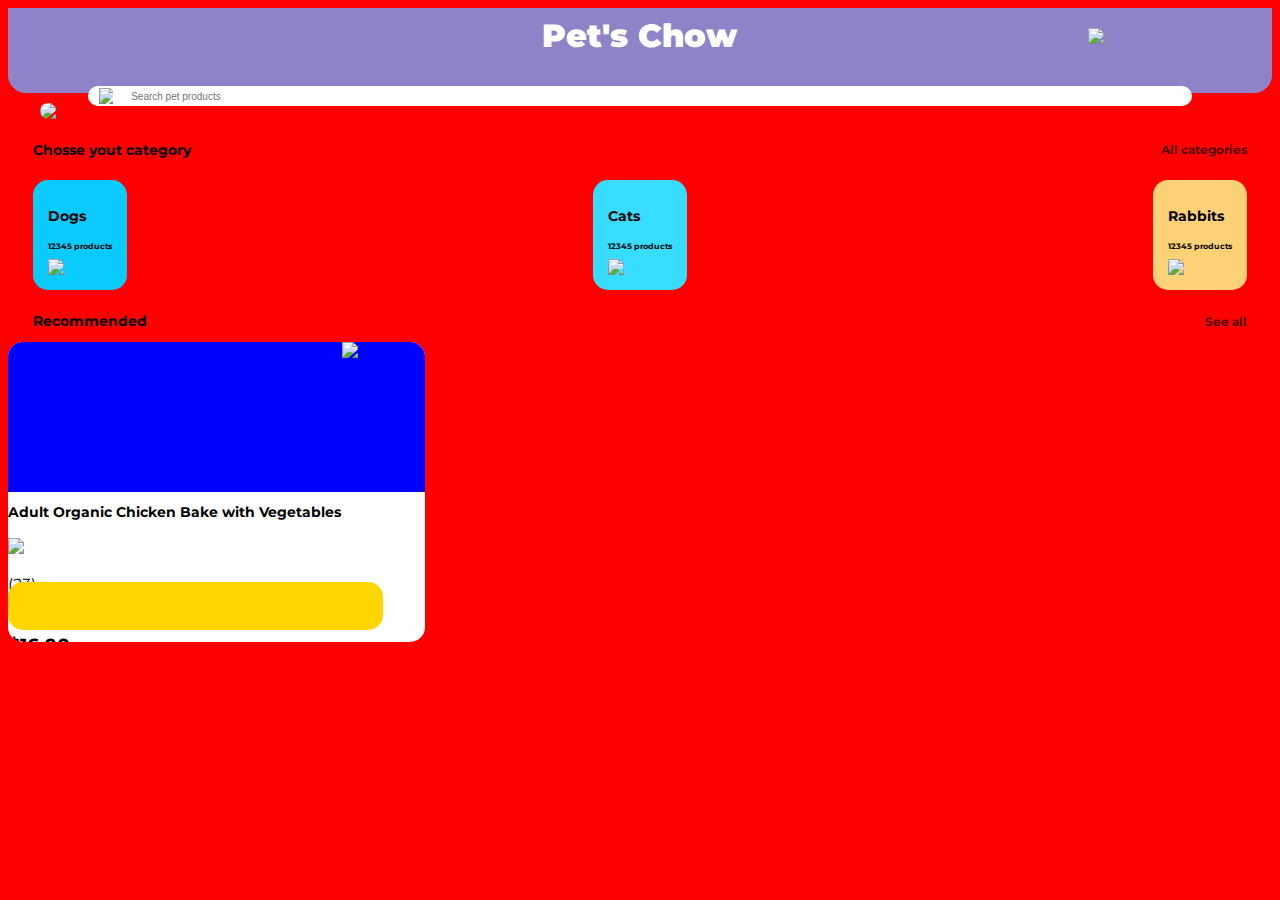
==== screens/home/index.html @ 0d40f423 "feat: add product screen" ====
<!DOCTYPE html>
<html lang="en">
<head>
    <meta charset="UTF-8">
    <meta http-equiv="X-UA-Compatible" content="IE=edge">
    <meta name="viewport" content="width=device-width, initial-scale=1.0">
    <link rel="stylesheet" href="style.css">
    <link rel="stylesheet" href="reset.css">
    <title>Pet's Chow</title>
</head>
<body>
    <header>
        <div class="header-title">
            <h1>Pet's Chow</h1>
            <img src="src/shopping-cart.svg">
        </div>

        <div class="header-search">
            <img src="https://super.so/icon/dark/search.svg">
            <input type="text" name="search" placeholder="Search pet products">
        </div>
    </header>

    <main>
        <section class="banner">
            <img src="src/banner1.png">
            
        </section>

        <section class="category">
            <div class="row-title">
                <h2 class="title">Chosse yout category</h2>
                <h3 class="subtitle"> All categories</h3>
            </div>
            
            <div class="category-card">
                <article class="card-dog">
                    <h2 class="title">Dogs</h2>
                    <h3 class="subtitle">  12345 products</h3>
                    <img src="src/dog.png">
                </article>
    
                <article class="card-cat">
                    <h2 class="title">Cats</h2>
                    <h3 class="subtitle"> 12345 products</h3>
                    <img src="src/cat.png">
    
                </article>
    
                <article class="card-rabbit">
                    <h2 class="title">Rabbits</h2>
                    <h3 class="subtitle"> 12345 products</h3>
                    <img src="src/rabbit.png">
                </article>
            </div>
            
        </section>

        <section class="recommended">

            <div class="row-title">
                <h2 class="title"> Recommended</h2>
                <h3 class="subtitle"> See all</h3>
            </div>

            <div class="recommended-card">
                <article class="recommended-product-card">
                    <div class="recommended-product-card-img"></div>
                    <!-- <img class="recommended-product-card-img" src="src/food1.png"> -->
                    <img class="recommended-product-card-like" src="src/heart.png">

                    <div class="recommended-product-info">
                        <h2 class="title recommended-product-title">Adult Organic Chicken Bake with Vegetables</h2>
                        <img class="recommended-product-classification" src="src/starts.png"><p> (23)</p>
                        <h3 class="subtitle recommended-product-price">$16.00</h3>
                    </div>
                   

                    <button class="recommended-product-button"> </button>
                    
                </article>
    


            </div>

            

            

        </section>

    </main>

    <footer>

    </footer>
    
</body>
</html>
---- screens/home/style.css ----
@import url('https://fonts.googleapis.com/css2?family=Montserrat:wght@200&display=swap');

:root{
    --purple: #8E82C9;
}

body{
    font-family: 'Montserrat', sans-serif;
    display: flex;
    flex-direction: column;
    gap: 10px;
}

header{
    display: flex;
    align-items: center;
    justify-content: center;
    flex-direction: column;
    gap: 10px;

    background-color: var(--purple);
    height: 85px;
    border-radius: 0 0 18px 18px;
}

.header-title{
    width: 87%;
    display: flex;
    align-items: center;
    justify-content: center;
}

.header-title h1{
    color: white;
    font-weight: 900;
}

.header-title img {
    width: 25px;
    position: fixed;
    left: 85%;
}

.header-search{
    background-color: white;
    display: flex;
    flex-direction: start;
    height: 19px;
    width: 87%;
    margin: 0;
    border-radius: 15px;
    gap: 16px;
    padding: 2px;

}

.header-search img{
    margin-left: 9px;
    width: 14px;
}

.header-search input{
    border: none;
    font-size: 10px;
}



main{
    display: flex;
    flex-direction: column;
    gap: 10px;
}


.banner{
    width: 100%;
    display: flex;
    align-items: center;
    justify-content: center;
}

.banner img{
    width: 95%;
    border-radius: 10px;
}


.category{
    display: flex;
    flex-direction: column;
    gap: 10px;
}


.category-card{
    display: flex;
    justify-content: space-between;
    gap: 10px;
    padding: 0 2%;
}

.category-card article {
    border-radius: 15px;
    display: flex;
    flex-direction: column;
    padding: 15px;
}

.category-card img{
    width: 90%;
}

.category-card .subtitle{
    font-size: 8px;
    margin-top: 5px;
}

.card-dog{
    background-color: #0BCBFE;
}

.card-cat{
    background-color: #37DCFF;
}


.card-rabbit{
    background-color: #FDD175;
}


.row-title{
    display: flex;
    align-items: center;
    justify-content: space-between;
    padding: 0 2%;
}

.title{
    font-size: 14px;
    font-weight: 9000;
}


.row-title .subtitle {
    font-size: 12px;
    opacity: 70%;
}

.recommended{
    width: 100%;
    height: 500px;
}

.recommended-card{
    height: 100%;
    width: 100%;
}

.recommended-product-card{
    width: 33%;
    height: 60%;

    background-color: #FFFFFF;
    border-radius: 15px;
    overflow: hidden;

    display: grid;
    grid-template-columns: 80% 20%;
    grid-template-rows: 50% 30% 20%;
}

.recommended-product-card-img{
    grid-column-start: 1;
    grid-column-end: 3;
    grid-row-start: 1;
    width: 100%;
    background-image: url('src/food1.png');
    background-size: cover;
    background-position: center;
    background-color: blue;
}

.recommended-product-card-like{
    grid-column-start: 2;
    width: 25px;
    grid-row-start: 1;
}
.recommended-product-info{
    grid-column-start: 1;
    grid-row-start: 2;
    grid-column-end: 3;

    display: flex;
    flex-direction: column;
    gap: 5px;
}
.recommended-product-title{
    
} 

.recommended-product-classification{
    
    width: 50%;
}

.recommended-product-price{
   
}

.recommended-product-button{
    grid-column-start: 1;
    grid-row-start: 3;
    grid-column-end: 3;

    width: 90%;
    height: 80%;
    background-color: #FFD600;
    border: none;
    border-radius: 15px;

}


/** Desktop Layout**/
@media (min-width: 768px){
  body{
    background-color: red;
  }
}
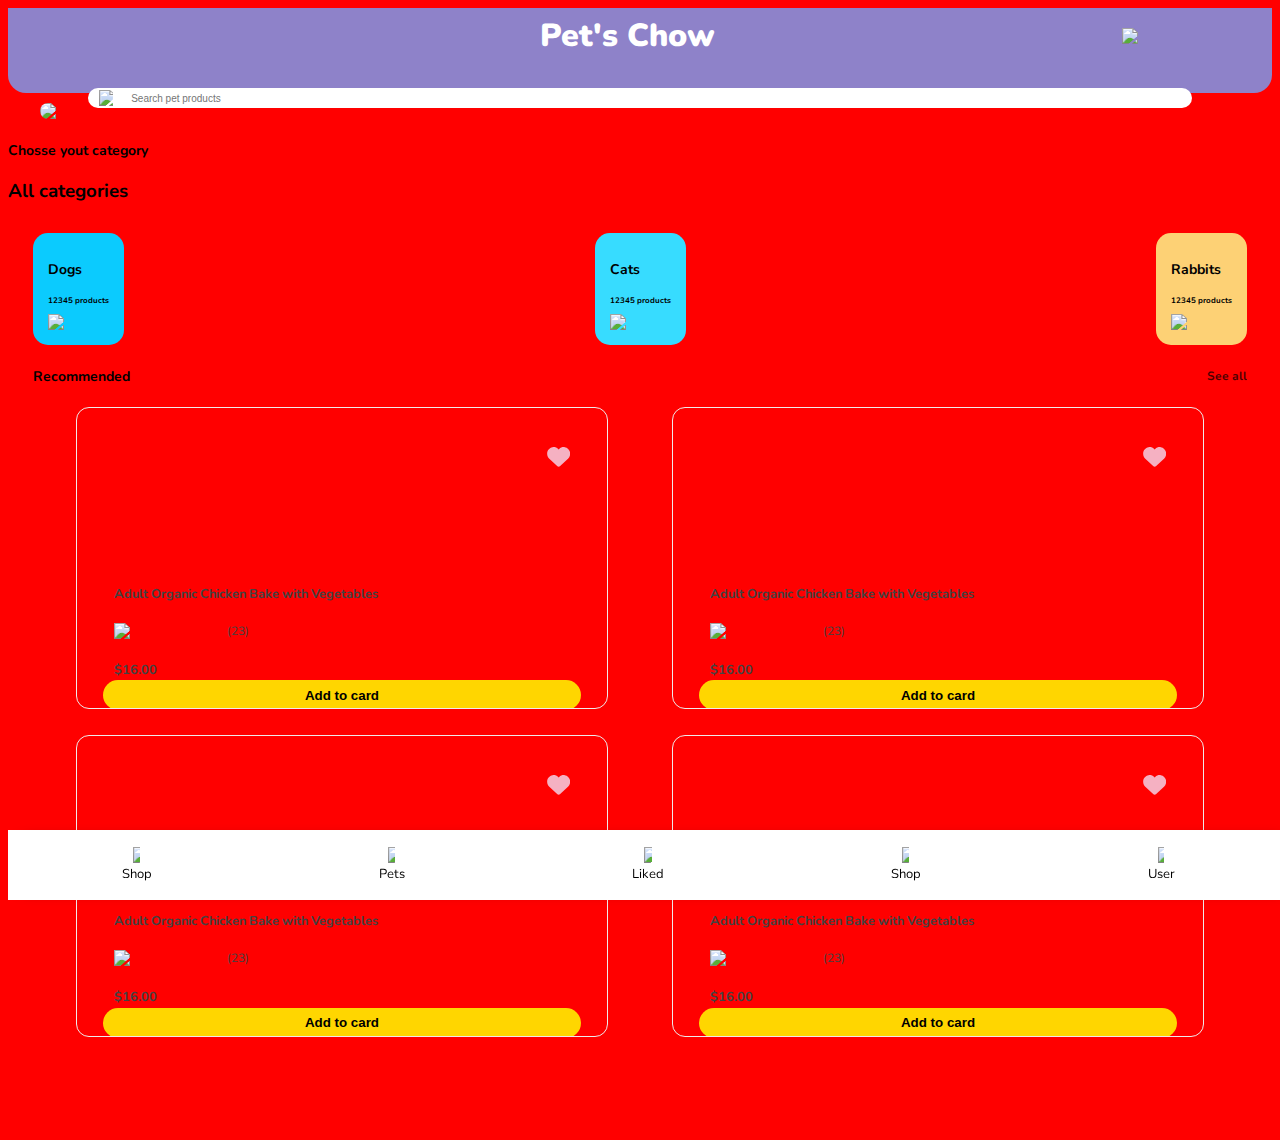
==== commit daedb940: "Merge remote-tracking branch 'origin/product-screen' into screen1" ====
--- a/screens/home/index.html
+++ b/screens/home/index.html
@@ -58,35 +58,86 @@
 
         <section class="recommended">
 
-            <div class="row-title">
+            <div class="recommended-title">
                 <h2 class="title"> Recommended</h2>
                 <h3 class="subtitle"> See all</h3>
             </div>
 
             <div class="recommended-card">
+
                 <article class="recommended-product-card">
-                    <div class="recommended-product-card-img"></div>
-                    <!-- <img class="recommended-product-card-img" src="src/food1.png"> -->
-                    <img class="recommended-product-card-like" src="src/heart.png">
-
-                    <div class="recommended-product-info">
+                    
+                    <div class="recommended-product-card-header img-food-1">
+                        <svg xmlns="http://www.w3.org/2000/svg" viewBox="0 0 512 512"><!--! Font Awesome Pro 6.3.0 by @fontawesome - https://fontawesome.com License - https://fontawesome.com/license (Commercial License) Copyright 2023 Fonticons, Inc. --><path d="M47.6 300.4L228.3 469.1c7.5 7 17.4 10.9 27.7 10.9s20.2-3.9 27.7-10.9L464.4 300.4c30.4-28.3 47.6-68 47.6-109.5v-5.8c0-69.9-50.5-129.5-119.4-141C347 36.5 300.6 51.4 268 84L256 96 244 84c-32.6-32.6-79-47.5-124.6-39.9C50.5 55.6 0 115.2 0 185.1v5.8c0 41.5 17.2 81.2 47.6 109.5z"/></svg>           
+                    </div>
+                       
+                    <div class="recommended-product-card-info">
                         <h2 class="title recommended-product-title">Adult Organic Chicken Bake with Vegetables</h2>
-                        <img class="recommended-product-classification" src="src/starts.png"><p> (23)</p>
-                        <h3 class="subtitle recommended-product-price">$16.00</h3>
+                        <div class="recommended-product-card-classification" >
+                            <img src="src/starts.png">
+                            <p> (23)</p> 
+                        </div>
+                        <h3 class="subtitle recommended-product-card-price">$16.00</h3>
                     </div>
-                   
-
-                    <button class="recommended-product-button"> </button>
+                    <button class="recommended-product-card-button">Add to card </button>
                     
                 </article>
-    
 
+                <article class="recommended-product-card">
+                    
+                    <div class="recommended-product-card-header img-food-2">
+                        <svg xmlns="http://www.w3.org/2000/svg" viewBox="0 0 512 512"><!--! Font Awesome Pro 6.3.0 by @fontawesome - https://fontawesome.com License - https://fontawesome.com/license (Commercial License) Copyright 2023 Fonticons, Inc. --><path d="M47.6 300.4L228.3 469.1c7.5 7 17.4 10.9 27.7 10.9s20.2-3.9 27.7-10.9L464.4 300.4c30.4-28.3 47.6-68 47.6-109.5v-5.8c0-69.9-50.5-129.5-119.4-141C347 36.5 300.6 51.4 268 84L256 96 244 84c-32.6-32.6-79-47.5-124.6-39.9C50.5 55.6 0 115.2 0 185.1v5.8c0 41.5 17.2 81.2 47.6 109.5z"/></svg>           
+                    </div>
+                       
+                    <div class="recommended-product-card-info">
+                        <h2 class="title recommended-product-title">Adult Organic Chicken Bake with Vegetables</h2>
+                        <div class="recommended-product-card-classification" >
+                            <img src="src/starts.png">
+                            <p> (23)</p> 
+                        </div>
+                        <h3 class="subtitle recommended-product-card-price">$16.00</h3>
+                    </div>
+                    <button class="recommended-product-card-button">Add to card </button>
+                    
+                </article>
+
+                <article class="recommended-product-card">
+                    
+                    <div class="recommended-product-card-header img-food-3">
+                        <svg xmlns="http://www.w3.org/2000/svg" viewBox="0 0 512 512"><!--! Font Awesome Pro 6.3.0 by @fontawesome - https://fontawesome.com License - https://fontawesome.com/license (Commercial License) Copyright 2023 Fonticons, Inc. --><path d="M47.6 300.4L228.3 469.1c7.5 7 17.4 10.9 27.7 10.9s20.2-3.9 27.7-10.9L464.4 300.4c30.4-28.3 47.6-68 47.6-109.5v-5.8c0-69.9-50.5-129.5-119.4-141C347 36.5 300.6 51.4 268 84L256 96 244 84c-32.6-32.6-79-47.5-124.6-39.9C50.5 55.6 0 115.2 0 185.1v5.8c0 41.5 17.2 81.2 47.6 109.5z"/></svg>           
+                    </div>
+                       
+                    <div class="recommended-product-card-info">
+                        <h2 class="title recommended-product-title">Adult Organic Chicken Bake with Vegetables</h2>
+                        <div class="recommended-product-card-classification" >
+                            <img src="src/starts.png">
+                            <p> (23)</p> 
+                        </div>
+                        <h3 class="subtitle recommended-product-card-price">$16.00</h3>
+                    </div>
+                    <button class="recommended-product-card-button">Add to card </button>
+                    
+                </article>
+
+                <article class="recommended-product-card">
+                    
+                    <div class="recommended-product-card-header img-food-4">
+                        <svg xmlns="http://www.w3.org/2000/svg" viewBox="0 0 512 512"><!--! Font Awesome Pro 6.3.0 by @fontawesome - https://fontawesome.com License - https://fontawesome.com/license (Commercial License) Copyright 2023 Fonticons, Inc. --><path d="M47.6 300.4L228.3 469.1c7.5 7 17.4 10.9 27.7 10.9s20.2-3.9 27.7-10.9L464.4 300.4c30.4-28.3 47.6-68 47.6-109.5v-5.8c0-69.9-50.5-129.5-119.4-141C347 36.5 300.6 51.4 268 84L256 96 244 84c-32.6-32.6-79-47.5-124.6-39.9C50.5 55.6 0 115.2 0 185.1v5.8c0 41.5 17.2 81.2 47.6 109.5z"/></svg>           
+                    </div>
+                       
+                    <div class="recommended-product-card-info">
+                        <h2 class="title recommended-product-title">Adult Organic Chicken Bake with Vegetables</h2>
+                        <div class="recommended-product-card-classification" >
+                            <img src="src/starts.png">
+                            <p> (23)</p> 
+                        </div>
+                        <h3 class="subtitle recommended-product-card-price">$16.00</h3>
+                    </div>
+                    <button class="recommended-product-card-button">Add to card </button>
+                    
+                </article>
 
             </div>
-
-            
-
-            
 
         </section>
 
@@ -94,6 +145,29 @@
 
     <footer>
 
+        <div class="footer-icon"> <img src="src/home.png">Shop </div> 
+
+        <div  class="footer-icon">
+            <img src="src/paw.png"> Pets
+        </div>
+
+        <div  class="footer-icon">
+            <img src="src/heart-icon.png"> Liked
+        </div  class="footer-icon">
+        
+        <div  class="footer-icon">
+            <img src="src/shopping-bag.png"> Shop
+        </div>
+
+        
+        <div  class="footer-icon">
+            <img src="src/user.png"> User
+        </div>
+        
+       
+
+
+
     </footer>
     
 </body>
--- a/screens/home/style.css
+++ b/screens/home/style.css
@@ -1,13 +1,13 @@
-@import url('https://fonts.googleapis.com/css2?family=Montserrat:wght@200&display=swap');
+@import url('https://fonts.googleapis.com/css2?family=Nunito:wght@200;400;500;600;700;800;900;1000&display=swap');
 
 :root{
     --purple: #8E82C9;
 }
 
 body{
-    font-family: 'Montserrat', sans-serif;
-    display: flex;
-    flex-direction: column;
+    font-family: 'Nunito', sans-serif;
+    flex-direction: column;
+    display: flex;
     gap: 10px;
 }
 
@@ -33,12 +33,13 @@
 .header-title h1{
     color: white;
     font-weight: 900;
+    text-align: center;
+    width: 90%;
 }
 
 .header-title img {
     width: 25px;
-    position: fixed;
-    left: 85%;
+
 }
 
 .header-search{
@@ -51,7 +52,6 @@
     border-radius: 15px;
     gap: 16px;
     padding: 2px;
-
 }
 
 .header-search img{
@@ -70,6 +70,8 @@
     display: flex;
     flex-direction: column;
     gap: 10px;
+    height: 100%;
+    width: 100%;
 }
 
 
@@ -130,7 +132,7 @@
 }
 
 
-.row-title{
+.recommended-title{
     display: flex;
     align-items: center;
     justify-content: space-between;
@@ -143,85 +145,146 @@
 }
 
 
-.row-title .subtitle {
+.recommended-title .subtitle {
     font-size: 12px;
     opacity: 70%;
 }
 
 .recommended{
     width: 100%;
-    height: 500px;
+    height: 100%;
+    display: flex;
+    flex-direction: column;
+    gap: 10px;
+    margin-bottom: 70px;
 }
 
 .recommended-card{
-    height: 100%;
-    width: 100%;
+    display: flex;
+    flex-wrap: wrap;
+    align-items: center;
+    justify-content: center;
+    gap: 5%;
 }
 
 .recommended-product-card{
-    width: 33%;
-    height: 60%;
-
-    background-color: #FFFFFF;
-    border-radius: 15px;
+    width: 42%;
+    height: 300px;
+    border-radius: 13px;
     overflow: hidden;
-
-    display: grid;
-    grid-template-columns: 80% 20%;
-    grid-template-rows: 50% 30% 20%;
-}
-
-.recommended-product-card-img{
-    grid-column-start: 1;
-    grid-column-end: 3;
-    grid-row-start: 1;
-    width: 100%;
-    background-image: url('src/food1.png');
+    border: solid 0.5px rgb(240, 234, 234);
+    margin-bottom: 2%;
+
+    color: rgb(68, 66, 66);
+}
+
+.recommended-product-card-header{
+   
+    width: 100%;
+    height: 50%;
     background-size: cover;
     background-position: center;
-    background-color: blue;
-}
-
-.recommended-product-card-like{
-    grid-column-start: 2;
-    width: 25px;
-    grid-row-start: 1;
-}
-.recommended-product-info{
-    grid-column-start: 1;
-    grid-row-start: 2;
-    grid-column-end: 3;
-
-    display: flex;
-    flex-direction: column;
-    gap: 5px;
-}
+    display: flex;
+
+    justify-content: flex-end;
+    align-items: flex-start;
+}
+
+.recommended-product-card-header svg{
+    fill : #f5b1c2;
+    width: 10%;
+    padding: 7%;
+    max-width: 23px;
+}
+
+.recommended-product-card-info{
+    padding: 3% 7%;
+    height: 30%;
+    display: flex;
+    flex-direction: column;
+    gap: 5%;
+}
+
 .recommended-product-title{
-    
-} 
-
-.recommended-product-classification{
-    
-    width: 50%;
-}
-
-.recommended-product-price{
-   
-}
-
-.recommended-product-button{
+    font-size: 80%;
+}
+.recommended-product-card-classification{
+    display: flex;
+    flex-direction: row;
+    align-items: center;
+
+    gap: 10px;
+    width: 100%;
+    height: 28%;
+}
+.recommended-product-card-classification img{
+    width: 70%;
+    max-width: 103px;    
+}
+
+.recommended-product-card-classification p{
+    font-size: 12px;
+}
+
+.recommended-product-card-price{
+    font-size: 13px;
+}
+
+.recommended-product-card-button{
     grid-column-start: 1;
     grid-row-start: 3;
     grid-column-end: 3;
 
     width: 90%;
-    height: 80%;
+    height: 10%;
     background-color: #FFD600;
     border: none;
     border-radius: 15px;
-
-}
-
+    margin-left: 5%;
+    font-weight: 700;
+}
+
+.img-food-1{
+    background-image: url('src/food1.png');
+}
+
+.img-food-2{
+    background-image: url('src/food2.png');
+}
+.img-food-3{
+    background-image: url('src/food3.png');
+}
+
+.img-food-4{
+    background-image: url('src/food4.png');
+}
+
+footer{
+    width: 100%;
+    height: 70px;
+    background-color: #fff;
+
+    box-shadow: 4px 0px 15px -12px rgba(0,0,0,0.75);
+    position: fixed;
+    bottom: 0;
+    display: flex;
+    justify-content: space-around;
+    flex-direction: row;
+    align-items: center;
+}
+
+.footer-icon{
+    justify-content: center;
+    align-items: center;
+    display: flex;
+    flex-direction: column;
+    font-size: 13px;
+    gap: 2px;
+
+}
+.footer-icon img {
+    width: 25%;
+}
 
 /** Desktop Layout**/
 @media (min-width: 768px){
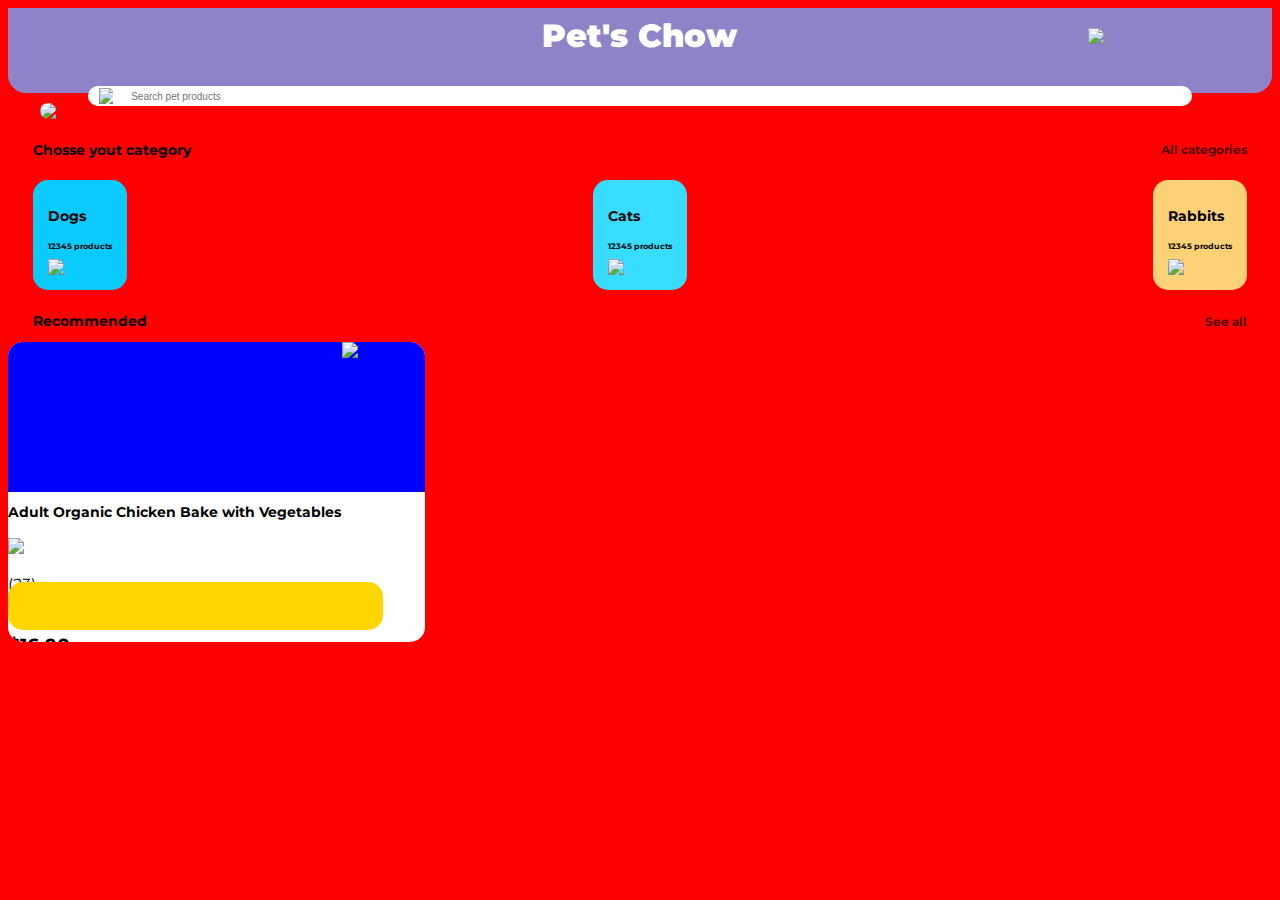
==== commit 5cc3e328: "Merge pull request #4 from DaianedaSilva/product-screen" ====
--- a/screens/home/index.html
+++ b/screens/home/index.html
@@ -58,86 +58,35 @@
 
         <section class="recommended">
 
-            <div class="recommended-title">
+            <div class="row-title">
                 <h2 class="title"> Recommended</h2>
                 <h3 class="subtitle"> See all</h3>
             </div>
 
             <div class="recommended-card">
+                <article class="recommended-product-card">
+                    <div class="recommended-product-card-img"></div>
+                    <!-- <img class="recommended-product-card-img" src="src/food1.png"> -->
+                    <img class="recommended-product-card-like" src="src/heart.png">
 
-                <article class="recommended-product-card">
-                    
-                    <div class="recommended-product-card-header img-food-1">
-                        <svg xmlns="http://www.w3.org/2000/svg" viewBox="0 0 512 512"><!--! Font Awesome Pro 6.3.0 by @fontawesome - https://fontawesome.com License - https://fontawesome.com/license (Commercial License) Copyright 2023 Fonticons, Inc. --><path d="M47.6 300.4L228.3 469.1c7.5 7 17.4 10.9 27.7 10.9s20.2-3.9 27.7-10.9L464.4 300.4c30.4-28.3 47.6-68 47.6-109.5v-5.8c0-69.9-50.5-129.5-119.4-141C347 36.5 300.6 51.4 268 84L256 96 244 84c-32.6-32.6-79-47.5-124.6-39.9C50.5 55.6 0 115.2 0 185.1v5.8c0 41.5 17.2 81.2 47.6 109.5z"/></svg>           
+                    <div class="recommended-product-info">
+                        <h2 class="title recommended-product-title">Adult Organic Chicken Bake with Vegetables</h2>
+                        <img class="recommended-product-classification" src="src/starts.png"><p> (23)</p>
+                        <h3 class="subtitle recommended-product-price">$16.00</h3>
                     </div>
-                       
-                    <div class="recommended-product-card-info">
-                        <h2 class="title recommended-product-title">Adult Organic Chicken Bake with Vegetables</h2>
-                        <div class="recommended-product-card-classification" >
-                            <img src="src/starts.png">
-                            <p> (23)</p> 
-                        </div>
-                        <h3 class="subtitle recommended-product-card-price">$16.00</h3>
-                    </div>
-                    <button class="recommended-product-card-button">Add to card </button>
+                   
+
+                    <button class="recommended-product-button"> </button>
                     
                 </article>
+    
 
-                <article class="recommended-product-card">
-                    
-                    <div class="recommended-product-card-header img-food-2">
-                        <svg xmlns="http://www.w3.org/2000/svg" viewBox="0 0 512 512"><!--! Font Awesome Pro 6.3.0 by @fontawesome - https://fontawesome.com License - https://fontawesome.com/license (Commercial License) Copyright 2023 Fonticons, Inc. --><path d="M47.6 300.4L228.3 469.1c7.5 7 17.4 10.9 27.7 10.9s20.2-3.9 27.7-10.9L464.4 300.4c30.4-28.3 47.6-68 47.6-109.5v-5.8c0-69.9-50.5-129.5-119.4-141C347 36.5 300.6 51.4 268 84L256 96 244 84c-32.6-32.6-79-47.5-124.6-39.9C50.5 55.6 0 115.2 0 185.1v5.8c0 41.5 17.2 81.2 47.6 109.5z"/></svg>           
-                    </div>
-                       
-                    <div class="recommended-product-card-info">
-                        <h2 class="title recommended-product-title">Adult Organic Chicken Bake with Vegetables</h2>
-                        <div class="recommended-product-card-classification" >
-                            <img src="src/starts.png">
-                            <p> (23)</p> 
-                        </div>
-                        <h3 class="subtitle recommended-product-card-price">$16.00</h3>
-                    </div>
-                    <button class="recommended-product-card-button">Add to card </button>
-                    
-                </article>
-
-                <article class="recommended-product-card">
-                    
-                    <div class="recommended-product-card-header img-food-3">
-                        <svg xmlns="http://www.w3.org/2000/svg" viewBox="0 0 512 512"><!--! Font Awesome Pro 6.3.0 by @fontawesome - https://fontawesome.com License - https://fontawesome.com/license (Commercial License) Copyright 2023 Fonticons, Inc. --><path d="M47.6 300.4L228.3 469.1c7.5 7 17.4 10.9 27.7 10.9s20.2-3.9 27.7-10.9L464.4 300.4c30.4-28.3 47.6-68 47.6-109.5v-5.8c0-69.9-50.5-129.5-119.4-141C347 36.5 300.6 51.4 268 84L256 96 244 84c-32.6-32.6-79-47.5-124.6-39.9C50.5 55.6 0 115.2 0 185.1v5.8c0 41.5 17.2 81.2 47.6 109.5z"/></svg>           
-                    </div>
-                       
-                    <div class="recommended-product-card-info">
-                        <h2 class="title recommended-product-title">Adult Organic Chicken Bake with Vegetables</h2>
-                        <div class="recommended-product-card-classification" >
-                            <img src="src/starts.png">
-                            <p> (23)</p> 
-                        </div>
-                        <h3 class="subtitle recommended-product-card-price">$16.00</h3>
-                    </div>
-                    <button class="recommended-product-card-button">Add to card </button>
-                    
-                </article>
-
-                <article class="recommended-product-card">
-                    
-                    <div class="recommended-product-card-header img-food-4">
-                        <svg xmlns="http://www.w3.org/2000/svg" viewBox="0 0 512 512"><!--! Font Awesome Pro 6.3.0 by @fontawesome - https://fontawesome.com License - https://fontawesome.com/license (Commercial License) Copyright 2023 Fonticons, Inc. --><path d="M47.6 300.4L228.3 469.1c7.5 7 17.4 10.9 27.7 10.9s20.2-3.9 27.7-10.9L464.4 300.4c30.4-28.3 47.6-68 47.6-109.5v-5.8c0-69.9-50.5-129.5-119.4-141C347 36.5 300.6 51.4 268 84L256 96 244 84c-32.6-32.6-79-47.5-124.6-39.9C50.5 55.6 0 115.2 0 185.1v5.8c0 41.5 17.2 81.2 47.6 109.5z"/></svg>           
-                    </div>
-                       
-                    <div class="recommended-product-card-info">
-                        <h2 class="title recommended-product-title">Adult Organic Chicken Bake with Vegetables</h2>
-                        <div class="recommended-product-card-classification" >
-                            <img src="src/starts.png">
-                            <p> (23)</p> 
-                        </div>
-                        <h3 class="subtitle recommended-product-card-price">$16.00</h3>
-                    </div>
-                    <button class="recommended-product-card-button">Add to card </button>
-                    
-                </article>
 
             </div>
+
+            
+
+            
 
         </section>
 
@@ -145,29 +94,6 @@
 
     <footer>
 
-        <div class="footer-icon"> <img src="src/home.png">Shop </div> 
-
-        <div  class="footer-icon">
-            <img src="src/paw.png"> Pets
-        </div>
-
-        <div  class="footer-icon">
-            <img src="src/heart-icon.png"> Liked
-        </div  class="footer-icon">
-        
-        <div  class="footer-icon">
-            <img src="src/shopping-bag.png"> Shop
-        </div>
-
-        
-        <div  class="footer-icon">
-            <img src="src/user.png"> User
-        </div>
-        
-       
-
-
-
     </footer>
     
 </body>
--- a/screens/home/style.css
+++ b/screens/home/style.css
@@ -1,13 +1,13 @@
-@import url('https://fonts.googleapis.com/css2?family=Nunito:wght@200;400;500;600;700;800;900;1000&display=swap');
+@import url('https://fonts.googleapis.com/css2?family=Montserrat:wght@200&display=swap');
 
 :root{
     --purple: #8E82C9;
 }
 
 body{
-    font-family: 'Nunito', sans-serif;
-    flex-direction: column;
-    display: flex;
+    font-family: 'Montserrat', sans-serif;
+    display: flex;
+    flex-direction: column;
     gap: 10px;
 }
 
@@ -33,13 +33,12 @@
 .header-title h1{
     color: white;
     font-weight: 900;
-    text-align: center;
-    width: 90%;
 }
 
 .header-title img {
     width: 25px;
-
+    position: fixed;
+    left: 85%;
 }
 
 .header-search{
@@ -52,6 +51,7 @@
     border-radius: 15px;
     gap: 16px;
     padding: 2px;
+
 }
 
 .header-search img{
@@ -70,8 +70,6 @@
     display: flex;
     flex-direction: column;
     gap: 10px;
-    height: 100%;
-    width: 100%;
 }
 
 
@@ -132,7 +130,7 @@
 }
 
 
-.recommended-title{
+.row-title{
     display: flex;
     align-items: center;
     justify-content: space-between;
@@ -145,146 +143,85 @@
 }
 
 
-.recommended-title .subtitle {
+.row-title .subtitle {
     font-size: 12px;
     opacity: 70%;
 }
 
 .recommended{
     width: 100%;
+    height: 500px;
+}
+
+.recommended-card{
     height: 100%;
-    display: flex;
-    flex-direction: column;
-    gap: 10px;
-    margin-bottom: 70px;
-}
-
-.recommended-card{
-    display: flex;
-    flex-wrap: wrap;
-    align-items: center;
-    justify-content: center;
-    gap: 5%;
+    width: 100%;
 }
 
 .recommended-product-card{
-    width: 42%;
-    height: 300px;
-    border-radius: 13px;
+    width: 33%;
+    height: 60%;
+
+    background-color: #FFFFFF;
+    border-radius: 15px;
     overflow: hidden;
-    border: solid 0.5px rgb(240, 234, 234);
-    margin-bottom: 2%;
-
-    color: rgb(68, 66, 66);
-}
-
-.recommended-product-card-header{
-   
-    width: 100%;
-    height: 50%;
+
+    display: grid;
+    grid-template-columns: 80% 20%;
+    grid-template-rows: 50% 30% 20%;
+}
+
+.recommended-product-card-img{
+    grid-column-start: 1;
+    grid-column-end: 3;
+    grid-row-start: 1;
+    width: 100%;
+    background-image: url('src/food1.png');
     background-size: cover;
     background-position: center;
-    display: flex;
-
-    justify-content: flex-end;
-    align-items: flex-start;
-}
-
-.recommended-product-card-header svg{
-    fill : #f5b1c2;
-    width: 10%;
-    padding: 7%;
-    max-width: 23px;
-}
-
-.recommended-product-card-info{
-    padding: 3% 7%;
-    height: 30%;
-    display: flex;
-    flex-direction: column;
-    gap: 5%;
-}
-
+    background-color: blue;
+}
+
+.recommended-product-card-like{
+    grid-column-start: 2;
+    width: 25px;
+    grid-row-start: 1;
+}
+.recommended-product-info{
+    grid-column-start: 1;
+    grid-row-start: 2;
+    grid-column-end: 3;
+
+    display: flex;
+    flex-direction: column;
+    gap: 5px;
+}
 .recommended-product-title{
-    font-size: 80%;
-}
-.recommended-product-card-classification{
-    display: flex;
-    flex-direction: row;
-    align-items: center;
-
-    gap: 10px;
-    width: 100%;
-    height: 28%;
-}
-.recommended-product-card-classification img{
-    width: 70%;
-    max-width: 103px;    
-}
-
-.recommended-product-card-classification p{
-    font-size: 12px;
-}
-
-.recommended-product-card-price{
-    font-size: 13px;
-}
-
-.recommended-product-card-button{
+    
+} 
+
+.recommended-product-classification{
+    
+    width: 50%;
+}
+
+.recommended-product-price{
+   
+}
+
+.recommended-product-button{
     grid-column-start: 1;
     grid-row-start: 3;
     grid-column-end: 3;
 
     width: 90%;
-    height: 10%;
+    height: 80%;
     background-color: #FFD600;
     border: none;
     border-radius: 15px;
-    margin-left: 5%;
-    font-weight: 700;
-}
-
-.img-food-1{
-    background-image: url('src/food1.png');
-}
-
-.img-food-2{
-    background-image: url('src/food2.png');
-}
-.img-food-3{
-    background-image: url('src/food3.png');
-}
-
-.img-food-4{
-    background-image: url('src/food4.png');
-}
-
-footer{
-    width: 100%;
-    height: 70px;
-    background-color: #fff;
-
-    box-shadow: 4px 0px 15px -12px rgba(0,0,0,0.75);
-    position: fixed;
-    bottom: 0;
-    display: flex;
-    justify-content: space-around;
-    flex-direction: row;
-    align-items: center;
-}
-
-.footer-icon{
-    justify-content: center;
-    align-items: center;
-    display: flex;
-    flex-direction: column;
-    font-size: 13px;
-    gap: 2px;
-
-}
-.footer-icon img {
-    width: 25%;
-}
+
+}
+
 
 /** Desktop Layout**/
 @media (min-width: 768px){
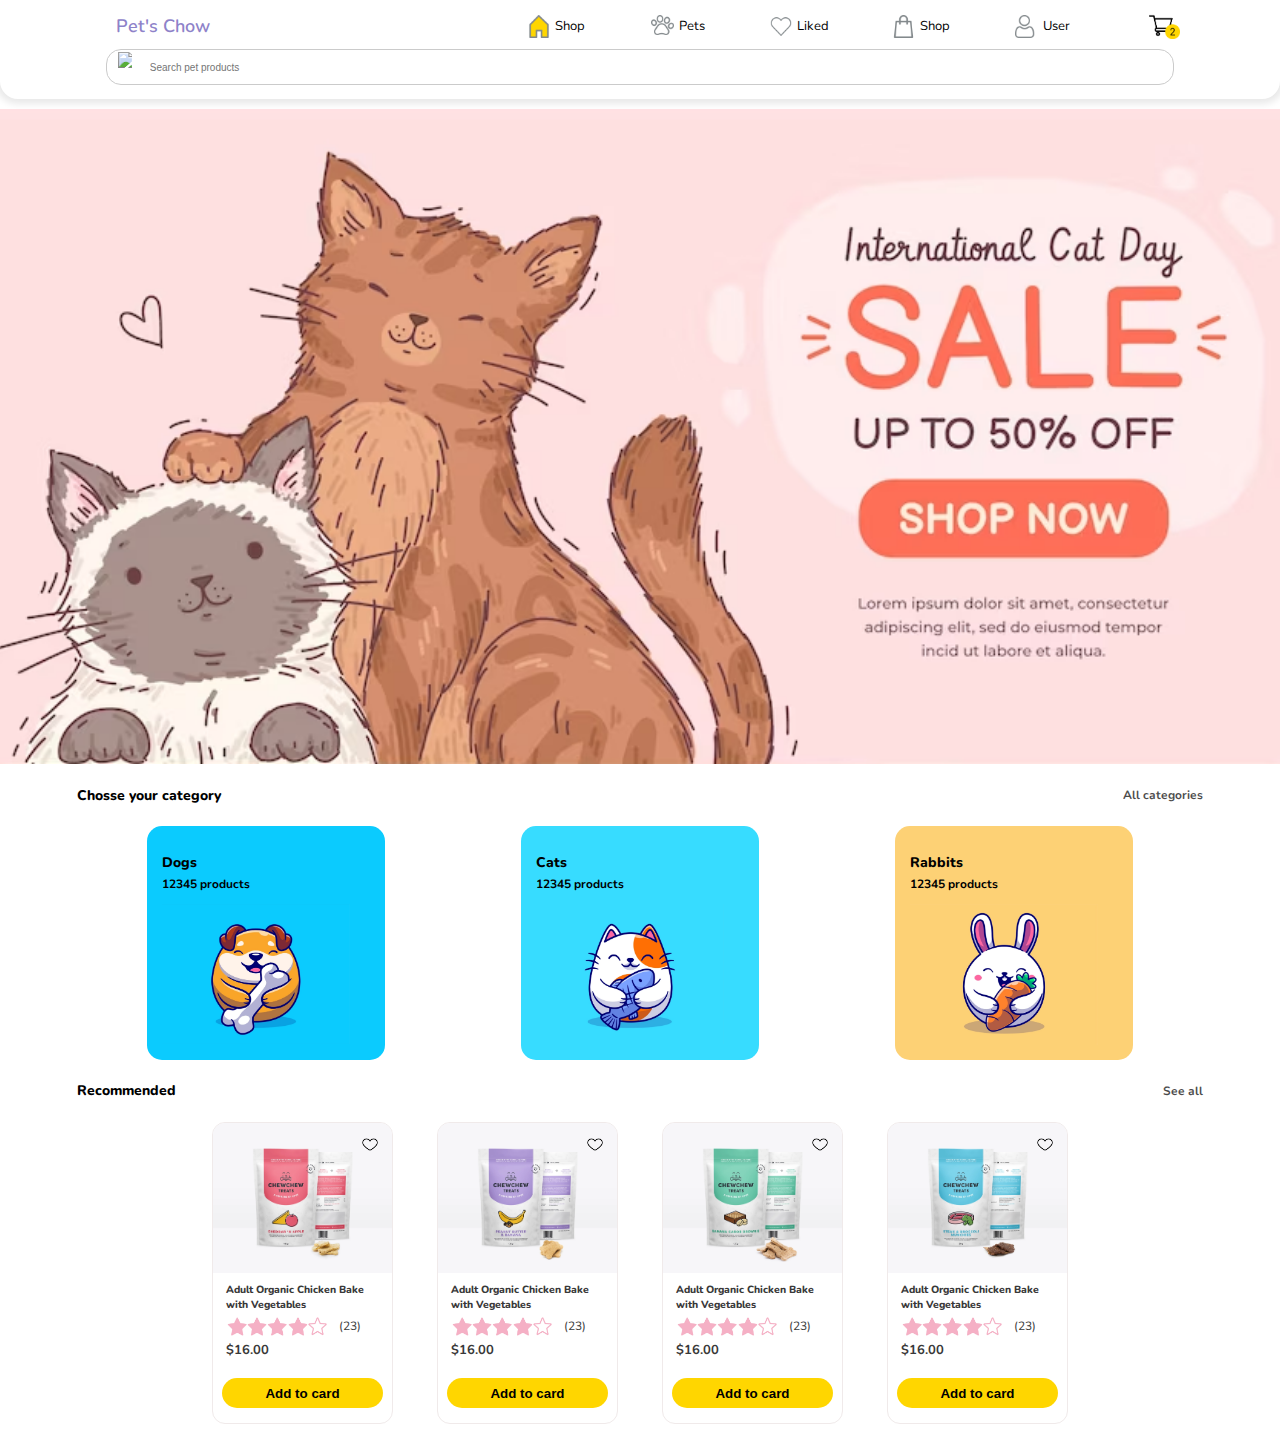
==== commit 7ff093d0: "screen1 okay" ====
--- a/screens/home/index.html
+++ b/screens/home/index.html
@@ -6,13 +6,48 @@
     <meta name="viewport" content="width=device-width, initial-scale=1.0">
     <link rel="stylesheet" href="style.css">
     <link rel="stylesheet" href="reset.css">
+    <link rel="stylesheet" href="../common.css">
+    <script type="text/javascript" src="../../logic.js"></script>
     <title>Pet's Chow</title>
 </head>
 <body>
     <header>
+        <div class="header-desktop"> 
+            <div class="header-desktop-title">
+                <h1>Pet's Chow</h1>
+                
+            </div>
+
+
+            <div class="header-desktop-icon"> <img src="../../src/home.png">Shop </div> 
+
+            <div  class="header-desktop-icon">
+                <img src="../../src/paw.png"> Pets
+            </div>
+    
+            <div  class="header-desktop-icon">
+                <img src="../../src/heart-icon.png"> Liked
+            </div  class="header-desktop-icon">
+            
+            <div  class="header-desktop-icon">
+                <img src="../../src/shopping-bag.png"> Shop
+            </div>
+    
+            
+            <div  class="header-desktop-icon">
+                <img src="../../src/user.png"> User
+            </div>
+
+            <div  class="header-desktop-icon">
+            <img src="../../src/shopping-cart-black.png">
+            </div>
+
+
+        </div>
+
         <div class="header-title">
             <h1>Pet's Chow</h1>
-            <img src="src/shopping-cart.svg">
+            <img src="../../src/shopping-cart.svg">
         </div>
 
         <div class="header-search">
@@ -23,13 +58,14 @@
 
     <main>
         <section class="banner">
-            <img src="src/banner1.png">
+            <img src="../../src/banner1.png">
+            <div class="banner-desktop"></div>
             
         </section>
 
         <section class="category">
-            <div class="row-title">
-                <h2 class="title">Chosse yout category</h2>
+            <div class="category-title">
+                <h2 class="title">Chosse your category</h2>
                 <h3 class="subtitle"> All categories</h3>
             </div>
             
@@ -37,20 +73,20 @@
                 <article class="card-dog">
                     <h2 class="title">Dogs</h2>
                     <h3 class="subtitle">  12345 products</h3>
-                    <img src="src/dog.png">
+                    <img src="../../src/dog.png">
                 </article>
     
                 <article class="card-cat">
                     <h2 class="title">Cats</h2>
                     <h3 class="subtitle"> 12345 products</h3>
-                    <img src="src/cat.png">
+                    <img src="../../src/cat.png">
     
                 </article>
     
                 <article class="card-rabbit">
                     <h2 class="title">Rabbits</h2>
                     <h3 class="subtitle"> 12345 products</h3>
-                    <img src="src/rabbit.png">
+                    <img src="../../src/rabbit.png">
                 </article>
             </div>
             
@@ -58,41 +94,117 @@
 
         <section class="recommended">
 
-            <div class="row-title">
+            <div class="recommended-title">
                 <h2 class="title"> Recommended</h2>
                 <h3 class="subtitle"> See all</h3>
             </div>
 
             <div class="recommended-card">
-                <article class="recommended-product-card">
-                    <div class="recommended-product-card-img"></div>
-                    <!-- <img class="recommended-product-card-img" src="src/food1.png"> -->
-                    <img class="recommended-product-card-like" src="src/heart.png">
-
-                    <div class="recommended-product-info">
-                        <h2 class="title recommended-product-title">Adult Organic Chicken Bake with Vegetables</h2>
-                        <img class="recommended-product-classification" src="src/starts.png"><p> (23)</p>
-                        <h3 class="subtitle recommended-product-price">$16.00</h3>
-                    </div>
-                   
-
-                    <button class="recommended-product-button"> </button>
-                    
-                </article>
-    
-
-
-            </div>
-
-            
-
-            
+
+                <article class="recommended-product-card">
+                    
+                    <div class="recommended-product-card-header img-food-1">
+                        <img  id="like"  src="../../src/heart.png" onclick="changeImage(this)"></img>
+
+                    </div>
+                       
+                    <div class="recommended-product-card-info">
+                        <h2 class="title recommended-product-title">Adult Organic Chicken Bake with Vegetables</h2>
+                        <div class="recommended-product-card-classification" >
+                            <img src="../../src/starts.png">
+                            <p> (23)</p> 
+                        </div>
+                        <h3 class="subtitle recommended-product-card-price">$16.00</h3>
+                    </div>
+                    <button class="recommended-product-card-button"><a href="../product/product.html">Add to card </a> </button>
+                    
+                </article>
+
+                <article class="recommended-product-card">
+                    
+                    <div class="recommended-product-card-header img-food-2">
+
+                        <img src="../../src/heart.png" onclick="changeImage(this)"></img>
+           
+                    </div>
+                       
+                    <div class="recommended-product-card-info">
+                        <h2 class="title recommended-product-title">Adult Organic Chicken Bake with Vegetables</h2>
+                        <div class="recommended-product-card-classification" >
+                            <img src="../../src/starts.png">
+                            <p> (23)</p> 
+                        </div>
+                        <h3 class="subtitle recommended-product-card-price">$16.00</h3>
+                    </div>
+                    <button class="recommended-product-card-button"><a href="../product/product.html">Add to card </a> </button>
+                    
+                </article>
+
+                <article class="recommended-product-card">
+                    
+                    <div class="recommended-product-card-header img-food-3">
+                        <img id="like" src="../../src/heart.png" onclick="changeImage(this)"></img>
+           
+                    </div>
+                       
+                    <div class="recommended-product-card-info">
+                        <h2 class="title recommended-product-title">Adult Organic Chicken Bake with Vegetables</h2>
+                        <div class="recommended-product-card-classification" >
+                            <img src="../../src/starts.png">
+                            <p> (23)</p> 
+                        </div>
+                        <h3 class="subtitle recommended-product-card-price">$16.00</h3>
+                    </div>
+                    <button class="recommended-product-card-button"><a href="../product/product.html">Add to card </a> </button>
+                    
+                </article>
+
+                <article class="recommended-product-card">
+                    
+                    <div class="recommended-product-card-header img-food-4">
+                        <img id="like" src="../../src/heart.png" onclick="changeImage(this)"></img>
+           
+                    </div>
+                       
+                    <div class="recommended-product-card-info">
+                        <h2 class="title recommended-product-title">Adult Organic Chicken Bake with Vegetables</h2>
+                        <div class="recommended-product-card-classification" >
+                            <img src="../../src/starts.png">
+                            <p> (23)</p> 
+                        </div>
+                        <h3 class="subtitle recommended-product-card-price">$16.00</h3>
+                    </div>
+                    <button class="recommended-product-card-button" > <a href="../product/product.html"><a href="../product/product.html">Add to card </a> </a> </button>
+                    
+                </article>
+
+            </div>
 
         </section>
 
     </main>
 
     <footer>
+
+        <div class="footer-icon"> <img src="../../src/home.png">Shop </div> 
+
+        <div  class="footer-icon">
+            <img src="../../src/paw.png"> Pets
+        </div>
+
+        <div  class="footer-icon">
+            <img src="../../src/heart-icon.png"> Liked
+        </div  class="footer-icon">
+        
+        <div  class="footer-icon">
+            <img src="../../src/shopping-bag.png"> Shop
+        </div>
+
+        
+        <div  class="footer-icon">
+            <img src="../../src/user.png"> User
+        </div>
+    
 
     </footer>
     
--- a/screens/home/style.css
+++ b/screens/home/style.css
@@ -1,14 +1,8 @@
-@import url('https://fonts.googleapis.com/css2?family=Montserrat:wght@200&display=swap');
-
-:root{
-    --purple: #8E82C9;
-}
+@import url('https://fonts.googleapis.com/css2?family=Nunito:wght@200;400;500;600;700;800;900;1000&display=swap');
 
 body{
-    font-family: 'Montserrat', sans-serif;
-    display: flex;
-    flex-direction: column;
-    gap: 10px;
+    gap: 10px;
+    margin: 0;
 }
 
 header{
@@ -17,10 +11,13 @@
     justify-content: center;
     flex-direction: column;
     gap: 10px;
-
+    height: 85px;
     background-color: var(--purple);
-    height: 85px;
     border-radius: 0 0 18px 18px;
+}
+
+.header-desktop{
+    display: none;
 }
 
 .header-title{
@@ -31,18 +28,20 @@
 }
 
 .header-title h1{
-    color: white;
-    font-weight: 900;
+    color: var(--white);
+    font-weight: 600;
+    text-align: center;
+    width: 90%;
+    margin: 0;
+    font-size: 18px;
 }
 
 .header-title img {
     width: 25px;
-    position: fixed;
-    left: 85%;
 }
 
 .header-search{
-    background-color: white;
+    background-color: var(--white);;
     display: flex;
     flex-direction: start;
     height: 19px;
@@ -51,7 +50,6 @@
     border-radius: 15px;
     gap: 16px;
     padding: 2px;
-
 }
 
 .header-search img{
@@ -64,12 +62,12 @@
     font-size: 10px;
 }
 
-
-
 main{
     display: flex;
     flex-direction: column;
     gap: 10px;
+    height: 100%;
+    width: 100%;
 }
 
 
@@ -80,6 +78,9 @@
     justify-content: center;
 }
 
+.banner-desktop{
+    display: none;
+}
 .banner img{
     width: 95%;
     border-radius: 10px;
@@ -112,25 +113,32 @@
 }
 
 .category-card .subtitle{
-    font-size: 8px;
-    margin-top: 5px;
-}
+    font-size: 11px;
+    margin-top: 0px;
+}
+
+.category-card .title{
+    margin-bottom: 0px;
+}
+
 
 .card-dog{
-    background-color: #0BCBFE;
+    background-color: var(--blue-dog);
 }
 
 .card-cat{
-    background-color: #37DCFF;
-}
+    background-color: var(--blue-cat);
+}
+
 
 
 .card-rabbit{
-    background-color: #FDD175;
-}
-
-
-.row-title{
+    background-color: var(--yellow-rabbit);
+}
+
+
+.category-title, 
+.recommended-title{
     display: flex;
     align-items: center;
     justify-content: space-between;
@@ -139,93 +147,313 @@
 
 .title{
     font-size: 14px;
-    font-weight: 9000;
-}
-
-
-.row-title .subtitle {
+    font-weight: 800;
+}
+
+
+.category-title .subtitle,
+.recommended-title .subtitle {
     font-size: 12px;
     opacity: 70%;
 }
 
 .recommended{
     width: 100%;
-    height: 500px;
+    height: 100%;
+    display: flex;
+    flex-direction: column;
+    gap: 10px;
+    margin-bottom: 70px;
 }
 
 .recommended-card{
-    height: 100%;
-    width: 100%;
+    display: flex;
+    flex-wrap: wrap;
+    align-items: center;
+    justify-content: center;
+    gap: 5%;
 }
 
 .recommended-product-card{
-    width: 33%;
-    height: 60%;
-
-    background-color: #FFFFFF;
-    border-radius: 15px;
+    width: 42%;
+    height: 300px;
+    border-radius: 13px;
     overflow: hidden;
-
-    display: grid;
-    grid-template-columns: 80% 20%;
-    grid-template-rows: 50% 30% 20%;
-}
-
-.recommended-product-card-img{
-    grid-column-start: 1;
-    grid-column-end: 3;
-    grid-row-start: 1;
-    width: 100%;
-    background-image: url('src/food1.png');
+    border: solid 0.5px var(--card-border);
+    margin-bottom: 2%;
+
+    color:  var(--font-primary);
+}
+
+.recommended-product-card-header{
+   
+    width: 100%;
+    height: 50%;
     background-size: cover;
     background-position: center;
-    background-color: blue;
-}
-
-.recommended-product-card-like{
-    grid-column-start: 2;
-    width: 25px;
-    grid-row-start: 1;
-}
-.recommended-product-info{
-    grid-column-start: 1;
-    grid-row-start: 2;
-    grid-column-end: 3;
-
-    display: flex;
-    flex-direction: column;
-    gap: 5px;
-}
+    display: flex;
+
+    justify-content: flex-end;
+    align-items: flex-start;
+}
+
+.recommended-product-card-header img{
+    width: 10%;
+    padding: 7%;
+    max-width: 23px;
+    cursor : pointer
+}
+
+.recommended-product-card-info{
+    padding: 0% 7%;
+    height: 36%;
+    display: flex;
+    flex-direction: column;
+    gap: 0%;
+}
+
 .recommended-product-title{
-    
-} 
-
-.recommended-product-classification{
-    
-    width: 50%;
-}
-
-.recommended-product-price{
-   
-}
-
-.recommended-product-button{
+    font-size: 80%;
+    margin-bottom: 0;
+}
+.recommended-product-card-classification{
+    display: flex;
+    flex-direction: row;
+    align-items: center;
+
+    gap: 10px;
+    width: 100%;
+    height: 28%;
+}
+.recommended-product-card-classification img{
+    width: 70%;
+    max-width: 103px;    
+}
+
+.recommended-product-card-classification p{
+    font-size: 12px;
+}
+
+.recommended-product-card-price{
+    font-size: 13px;
+    margin: 0;
+}
+
+.recommended-product-card-button{
     grid-column-start: 1;
     grid-row-start: 3;
     grid-column-end: 3;
 
     width: 90%;
-    height: 80%;
+    height: 10%;
     background-color: #FFD600;
     border: none;
     border-radius: 15px;
-
+    margin-left: 5%;
+    font-weight: 700;
+}
+
+.recommended-product-card-button a{
+	color: inherit;
+    text-decoration: none;
+}
+
+
+.img-food-1{
+    background-image: url('../../src/food1.png');
+}
+
+.img-food-2{
+    background-image: url('../../src/food2.png');
+}
+.img-food-3{
+    background-image: url('../../src/food3.png');
+}
+
+.img-food-4{
+    background-image: url('../../src/food4.png');
+}
+
+footer{
+    width: 100%;
+    height: 70px;
+    background-color: var(--white);
+
+    box-shadow: 4px 0px 15px -12px var(--footer-shadow);
+    position: fixed;
+    bottom: 0;
+    display: flex;
+    justify-content: space-around;
+    flex-direction: row;
+    align-items: center;
+}
+
+.footer-icon{
+    justify-content: center;
+    align-items: center;
+    display: flex;
+    flex-direction: column;
+    font-size: 13px;
+    gap: 2px;
+
+}
+.footer-icon img {
+    width: 25%;
 }
 
 
 /** Desktop Layout**/
-@media (min-width: 768px){
-  body{
-    background-color: red;
+@media  (min-width: 768px){
+
+    footer{
+        display: none;
+    }
+
+    header{
+        background-color: var(--white);
+        box-shadow:0px 0px 7px 5px var(--header-shadow) ;
+        height: 99px;
+        border-radius: 0;
+    }
+
+    .header-desktop{
+        display: flex;
+        width: 89%;
+        justify-content: space-between;
+    }
+
+    .banner img{
+        width: 100%;
+    }
+
+  .header-search{    
+    border: solid 1px var(--search);
+    height: 30px;
+    width: 83%;
+    }
+
+  .header-title {
+    display: none;
   }
+
+  .header-desktop-icon {
+    justify-content: center;
+    align-items: center;
+    display: flex;
+    font-size: 13px;
+    width: 8%;
+    gap: 5px;
+  }
+
+  .header-desktop img {
+    width: 25%;
+    }
+
+    .header-desktop div:last-child img{
+        width: 34%;
+    }
+
+    .header-desktop-title{
+        width: 36%;
+    }
+
+    .header-desktop-title h1{
+        color: var(--purple);
+        font-weight: 600;
+        width: 90%;
+        margin: 0;
+        font-size: 18px;
+        text-align: inherit;
+        padding-left: 11%;
+    }
+
+    .banner {
+        height: 655px;
+    }
+
+    .banner img{
+        display: none;
+    }
+
+    .banner-desktop{
+        background-image: url('../../src/banner1.png');
+        width: 100%;
+        height: 100%;
+        display: block;
+        background-position: center;
+        background-size: cover;
+    }
+
+    .recommended, .category{
+        justify-content: center;
+        align-items: center;
+    }
+
+    .recommended {
+         margin-bottom: 0px;
+    }
+
+    .category-card{
+        justify-content: center;
+        gap: 11%;
+    }
+
+    .category-card article{
+        width: 17%;
+    }
+
+    .category-title, .recommended-title {
+        width: 88%;
+    }
+
+    .category-card .title {
+        margin-bottom: 2px;
+    }
+
+    .category-card .subtitle {
+        font-size: 12px;
+        margin-top: 2px;
+    }
+
+    .recommended-product-card {
+        width: 20%;
+    }
+
+    .recommended-product-title {
+        font-size: 65%;
+        margin-bottom: 0;
+
+    }
+
+    .recommended-product-card-price {
+        font-size: 13px;
+        margin: 0;
+    }
+
+    .recommended-product-card-info {
+        height: 35%;
+    }
+}
+
+
+@media  (max-width: 395px) {
+    .recommended-product-card {
+        height: 387px;   
+    }
+
+    .recommended-product-card-header img {
+        width: 24%;
+       
+    }
+}
+
+@media  (max-width: 250px) {
+    .recommended-product-card {
+        height: 450px;   
+    }
+
+    .recommended-product-card-header img {
+        width: 24%;
+       
+    }
 }--- a/screens/common.css
+++ b/screens/common.css
@@ -0,0 +1,32 @@
+@import url('https://fonts.googleapis.com/css2?family=Nunito:wght@200;400;500;600;700;800;900;1000&display=swap');
+
+:root{
+    --purple: #8E82C9;
+    --font-primary: #393939;
+    --font-secondary: #82828a;
+    --red: #f5b1c2;
+    --white: #fff;
+    --yellow: #FFD600;
+    --blue-dog: #0BCBFE;
+    --blue-cat: #37DCFF;
+    --yellow-rabbit: #FDD175;
+    --card-border: rgb(240, 234, 234);
+    --footer-shadow: rgba(0,0,0,0.75);
+    --header-shadow: rgba(0,0,0,0.09);
+    --search: #cbcbcb;
+  
+}
+
+body{
+    font-family: 'Nunito', sans-serif;
+    display: flex;
+    flex-direction: column;
+}
+
+header{
+    display: flex;
+    align-items: center;
+    
+    
+    border-radius: 0 0 18px 18px;
+}
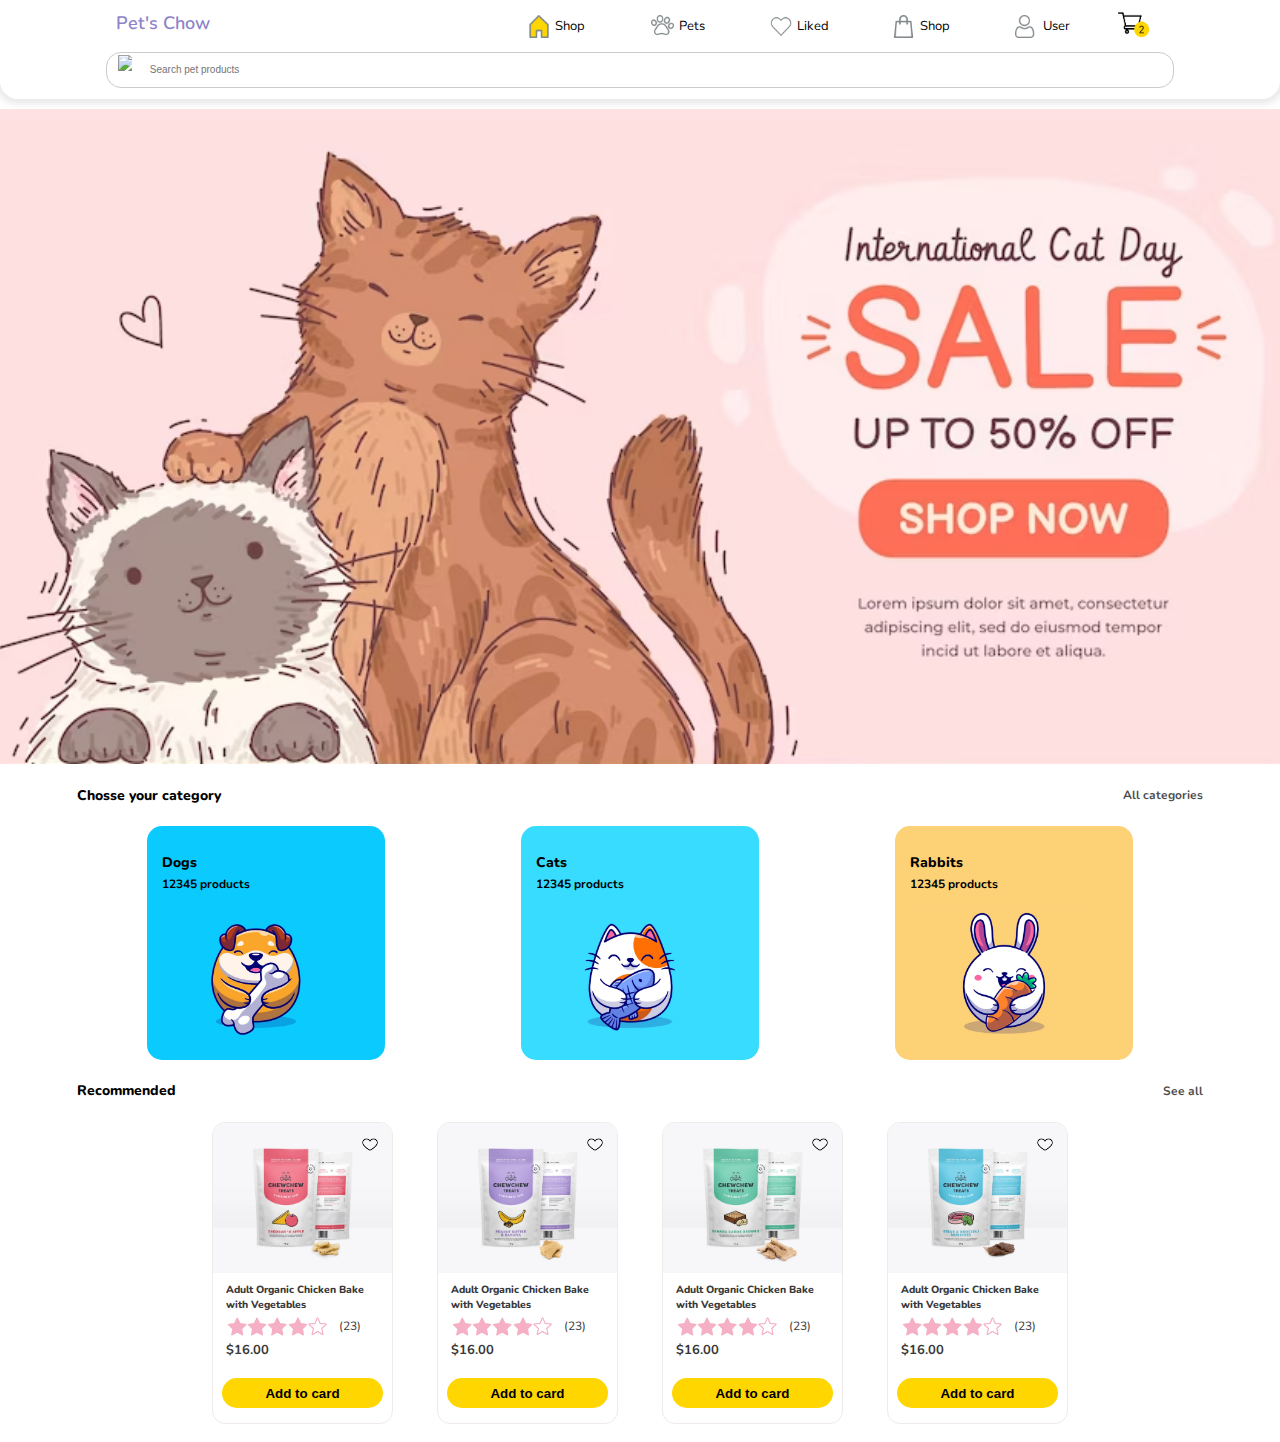
==== commit d42b93cc: "FINISH" ====
--- a/screens/home/index.html
+++ b/screens/home/index.html
@@ -7,7 +7,7 @@
     <link rel="stylesheet" href="style.css">
     <link rel="stylesheet" href="reset.css">
     <link rel="stylesheet" href="../common.css">
-    <script type="text/javascript" src="../../logic.js"></script>
+    <script type="text/javascript" src="../logic.js"></script>
     <title>Pet's Chow</title>
 </head>
 <body>
@@ -18,7 +18,6 @@
                 
             </div>
 
-
             <div class="header-desktop-icon"> <img src="../../src/home.png">Shop </div> 
 
             <div  class="header-desktop-icon">
@@ -39,7 +38,7 @@
             </div>
 
             <div  class="header-desktop-icon">
-            <img src="../../src/shopping-cart-black.png">
+                <a href="../../screens/cart/cart.html"><img src="../../src/shopping-cart-black.png"></a> 
             </div>
 
 
@@ -47,7 +46,7 @@
 
         <div class="header-title">
             <h1>Pet's Chow</h1>
-            <img src="../../src/shopping-cart.svg">
+           <a href="../../screens/cart/cart.html"><img src="../../src/shopping-cart.svg"> </a> 
         </div>
 
         <div class="header-search">
@@ -104,7 +103,7 @@
                 <article class="recommended-product-card">
                     
                     <div class="recommended-product-card-header img-food-1">
-                        <img  id="like"  src="../../src/heart.png" onclick="changeImage(this)"></img>
+                        <img  class="hearth-icon" src="../../src/heart.png" onclick="changeImage(this)"></img>
 
                     </div>
                        
@@ -124,7 +123,7 @@
                     
                     <div class="recommended-product-card-header img-food-2">
 
-                        <img src="../../src/heart.png" onclick="changeImage(this)"></img>
+                        <img class="hearth-icon" src="../../src/heart.png" onclick="changeImage(this)"></img>
            
                     </div>
                        
@@ -143,7 +142,7 @@
                 <article class="recommended-product-card">
                     
                     <div class="recommended-product-card-header img-food-3">
-                        <img id="like" src="../../src/heart.png" onclick="changeImage(this)"></img>
+                        <img class="hearth-icon" src="../../src/heart.png" onclick="changeImage(this)"></img>
            
                     </div>
                        
@@ -162,7 +161,7 @@
                 <article class="recommended-product-card">
                     
                     <div class="recommended-product-card-header img-food-4">
-                        <img id="like" src="../../src/heart.png" onclick="changeImage(this)"></img>
+                        <img  class="hearth-icon" src="../../src/heart.png" onclick="changeImage(this)"></img>
            
                     </div>
                        
--- a/screens/home/style.css
+++ b/screens/home/style.css
@@ -120,8 +120,6 @@
 .category-card .title{
     margin-bottom: 0px;
 }
-
-
 .card-dog{
     background-color: var(--blue-dog);
 }
@@ -130,12 +128,9 @@
     background-color: var(--blue-cat);
 }
 
-
-
 .card-rabbit{
     background-color: var(--yellow-rabbit);
 }
-
 
 .category-title, 
 .recommended-title{
@@ -149,7 +144,6 @@
     font-size: 14px;
     font-weight: 800;
 }
-
 
 .category-title .subtitle,
 .recommended-title .subtitle {
@@ -197,12 +191,12 @@
     align-items: flex-start;
 }
 
-.recommended-product-card-header img{
+/* .recommended-product-card-header img{
     width: 10%;
     padding: 7%;
     max-width: 23px;
     cursor : pointer
-}
+} */
 
 .recommended-product-card-info{
     padding: 0% 7%;
--- a/screens/common.css
+++ b/screens/common.css
@@ -30,3 +30,10 @@
     
     border-radius: 0 0 18px 18px;
 }
+
+.hearth-icon{
+    width: 10%;
+    padding: 7%;
+    max-width: 23px;
+    cursor : pointer
+}